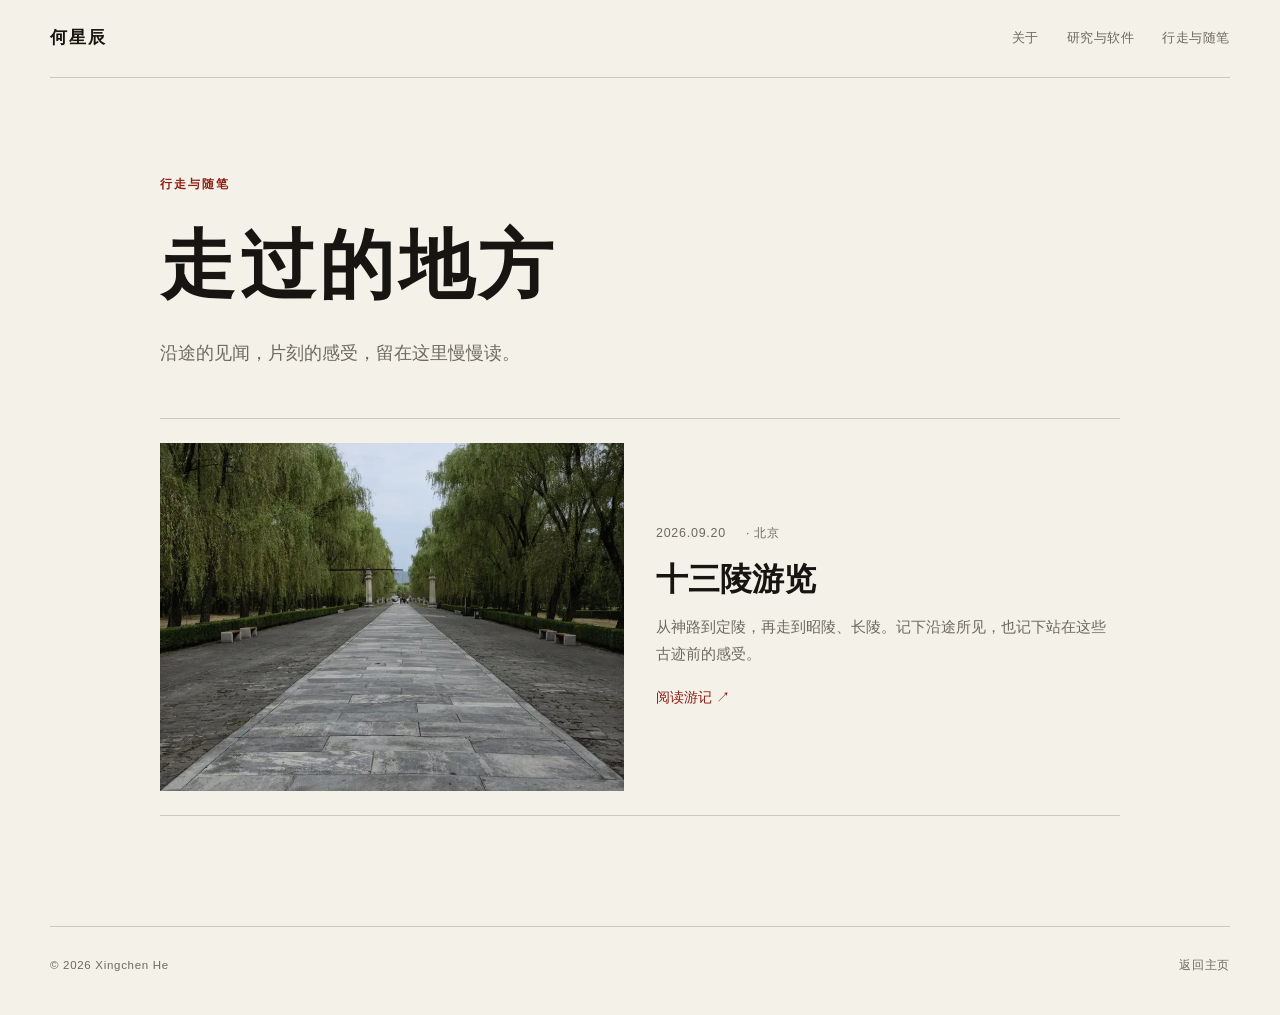
==== journal/index.html @ 1f68a891 "Add travel journal section and Ming Tombs photo essay" ====
<!DOCTYPE html>
<html lang="zh-CN"><head><meta charset="UTF-8"><meta name="viewport" content="width=device-width, initial-scale=1.0"><meta name="description" content="何星辰的行走与随笔，记录旅途中的见闻与感受。"><meta name="author" content="Xingchen He"><title>行走与随笔 | 何星辰</title><link rel="canonical" href="https://chuan1937.github.io/journal/"><link rel="stylesheet" href="../styles.css"><link rel="stylesheet" href="journal.css"></head>
<body><header class="site-header"><a class="site-name" href="../">何星辰</a><nav aria-label="主导航"><a href="../#about">关于</a><a href="../#work">研究与软件</a><a href="./" aria-current="page">行走与随笔</a></nav></header>
<main class="journal-index"><p class="section-label">行走与随笔</p><h1>走过的地方</h1><p class="journal-intro">沿途的见闻，片刻的感受，留在这里慢慢读。</p><a class="journal-card" href="2026-09-20-ming-tombs/">
  <img src="../assets/images/travel/2026-09-20-ming-tombs/cover.webp" width="900" height="675" alt="树荫之间的十三陵神路" loading="lazy" decoding="async">
  <div class="journal-card-copy"><p class="journal-meta"><time datetime="2026-09-20">2026.09.20</time> · 北京</p><h3>十三陵游览</h3><p>从神路到定陵，再走到昭陵、长陵。记下沿途所见，也记下站在这些古迹前的感受。</p><span class="read-link">阅读游记 ↗</span></div>
</a></main><footer><p>© 2026 Xingchen He</p><a href="../">返回主页</a></footer></body></html>
---- styles.css ----
:root {
  --paper: #f4f1e8;
  --paper-deep: #e8e1d2;
  --ink: #171512;
  --muted: #6f695f;
  --line: rgba(23, 21, 18, 0.18);
  --red: #8f1d14;
  --max-width: 1180px;
  --serif: "Songti SC", "STSong", "Noto Serif CJK SC", Georgia, serif;
  --sans: -apple-system, BlinkMacSystemFont, "Segoe UI", "PingFang SC", "Microsoft YaHei", sans-serif;
}

* {
  box-sizing: border-box;
}

html {
  scroll-behavior: smooth;
}

body {
  margin: 0;
  color: var(--ink);
  background: var(--paper);
  font-family: var(--sans);
  line-height: 1.75;
  text-rendering: optimizeLegibility;
}

body::before {
  content: "";
  position: fixed;
  inset: 0;
  z-index: -1;
  pointer-events: none;
  opacity: 0.18;
  background-image:
    linear-gradient(rgba(255, 255, 255, 0.22) 1px, transparent 1px),
    linear-gradient(90deg, rgba(255, 255, 255, 0.18) 1px, transparent 1px);
  background-size: 5px 5px;
}

img {
  display: block;
  max-width: 100%;
}

a {
  color: inherit;
  text-decoration: none;
}

.site-header {
  width: min(calc(100% - 48px), var(--max-width));
  min-height: 78px;
  margin: 0 auto;
  display: flex;
  align-items: center;
  justify-content: space-between;
  border-bottom: 1px solid var(--line);
}

.site-name {
  font-family: var(--serif);
  font-size: 1.08rem;
  font-weight: 700;
  letter-spacing: 0.12em;
}

nav {
  display: flex;
  gap: 28px;
}

nav a {
  color: var(--muted);
  font-size: 0.82rem;
  letter-spacing: 0.04em;
  transition: color 150ms ease;
}

nav a:hover,
nav a:focus-visible {
  color: var(--red);
}

.opening {
  width: min(calc(100% - 48px), var(--max-width));
  min-height: calc(100vh - 78px);
  margin: 0 auto;
  padding: 72px 0 90px;
  display: grid;
  grid-template-columns: minmax(340px, 0.92fr) minmax(420px, 1.08fr);
  align-items: stretch;
  gap: clamp(54px, 8vw, 120px);
}

.memory-image {
  margin: 0;
  position: relative;
  align-self: start;
}

.memory-image img {
  width: 100%;
  max-height: 680px;
  object-fit: contain;
  position: relative;
  background: #d9d3c7;
  filter: contrast(1.04);
  box-shadow: 0 22px 60px rgba(31, 25, 18, 0.12);
}

.memory-image figcaption {
  position: absolute;
  top: 100%;
  left: 0;
  right: 0;
  margin-top: 10px;
  color: var(--muted);
  font-family: var(--serif);
  font-size: 0.88rem;
  line-height: 1.4;
  letter-spacing: 0.08em;
  text-align: center;
}

.memory-image figcaption span {
  font-family: var(--sans);
  font-size: 0.7rem;
  letter-spacing: 0.13em;
  text-transform: uppercase;
}

.poem-panel {
  max-width: 590px;
  display: flex;
  flex-direction: column;
  justify-content: flex-start;
  transform: translateY(-14px);
}

h1,
h2,
p,
blockquote {
  margin-top: 0;
}

h1,
h2 {
  font-family: var(--serif);
}

h1 {
  margin-bottom: 6px;
  padding-top: 0.08em;
  font-size: clamp(3.4rem, 6.8vw, 6rem);
  font-weight: 700;
  line-height: 1;
  letter-spacing: 0.12em;
}

.credit {
  margin-bottom: 34px;
  color: var(--muted);
  font-family: var(--serif);
  font-size: 0.88rem;
  letter-spacing: 0.1em;
}

.poem {
  margin: 0;
  padding: 0 0 0 28px;
  border-left: 2px solid var(--red);
  font-family: var(--serif);
  font-size: clamp(1rem, 1.55vw, 1.15rem);
  line-height: 1.9;
}

.poem p {
  margin-bottom: 18px;
}

.poem p:last-child {
  margin-bottom: 0;
}

.section {
  width: min(calc(100% - 48px), var(--max-width));
  margin: 0 auto;
  padding: 105px 0;
  display: grid;
  grid-template-columns: 180px minmax(0, 1fr);
  gap: 70px;
  border-top: 1px solid var(--line);
}

.section-label {
  padding-top: 8px;
  color: var(--red);
  font-size: 0.74rem;
  font-weight: 700;
  letter-spacing: 0.16em;
}

.section-content {
  max-width: 820px;
}

h2 {
  margin-bottom: 26px;
  font-size: clamp(2rem, 4.6vw, 3.6rem);
  line-height: 1.2;
  letter-spacing: 0.03em;
}

.intro {
  max-width: 760px;
  margin-bottom: 50px;
  color: #3f3b35;
  font-family: var(--serif);
  font-size: clamp(1.08rem, 2vw, 1.35rem);
  line-height: 1.95;
}

.facts {
  border-top: 1px solid var(--line);
}

.facts p {
  margin: 0;
  padding: 15px 0;
  display: grid;
  grid-template-columns: 110px 1fr;
  gap: 26px;
  border-bottom: 1px solid var(--line);
  color: #4f4a43;
  font-size: 0.9rem;
}

.facts span {
  color: var(--muted);
}

.facts a:hover,
.facts a:focus-visible {
  color: var(--red);
}

.work-list {
  border-top: 1px solid var(--line);
}

.work-item {
  min-height: 104px;
  display: grid;
  grid-template-columns: 52px 1fr auto;
  align-items: center;
  gap: 24px;
  border-bottom: 1px solid var(--line);
  transition: padding 170ms ease, color 170ms ease;
}

.work-item:hover,
.work-item:focus-visible {
  padding-left: 12px;
  color: var(--red);
}

.work-number {
  color: var(--muted);
  font-size: 0.72rem;
  letter-spacing: 0.1em;
}

.work-main {
  display: grid;
  gap: 4px;
}

.work-main strong {
  font-family: var(--serif);
  font-size: 1.2rem;
  letter-spacing: 0.02em;
}

.work-main small {
  color: var(--muted);
  font-size: 0.82rem;
}

.arrow {
  color: var(--muted);
  font-size: 1rem;
}

footer {
  width: min(calc(100% - 48px), var(--max-width));
  margin: 0 auto;
  padding: 28px 0 40px;
  display: flex;
  justify-content: space-between;
  gap: 24px;
  border-top: 1px solid var(--line);
  color: var(--muted);
  font-size: 0.72rem;
  letter-spacing: 0.06em;
}

footer p {
  margin: 0;
}

:focus-visible {
  outline: 2px solid var(--red);
  outline-offset: 5px;
}

@media (max-width: 900px) {
  .opening {
    min-height: auto;
    grid-template-columns: 1fr;
    gap: 64px;
  }

  .memory-image {
    width: min(100%, 610px);
  }

  .poem-panel {
    max-width: 680px;
  }

  .section {
    grid-template-columns: 120px 1fr;
    gap: 44px;
  }
}

@media (max-width: 640px) {
  .site-header,
  .opening,
  .section,
  footer {
    width: min(calc(100% - 32px), var(--max-width));
  }

  .site-header {
    min-height: 66px;
  }

  nav {
    gap: 16px;
  }

  nav a:first-child {
    display: none;
  }

  .opening {
    padding: 44px 0 72px;
  }

  .memory-image img {
    max-height: 540px;
  }

  h1 {
    font-size: clamp(3rem, 16vw, 4.6rem);
  }

  .credit {
    margin-bottom: 30px;
  }

  .poem {
    padding-left: 20px;
    font-size: 0.95rem;
    line-height: 1.9;
  }

  .section {
    padding: 76px 0;
    grid-template-columns: 1fr;
    gap: 26px;
  }

  .section-label {
    padding-top: 0;
  }

  .facts p {
    grid-template-columns: 1fr;
    gap: 4px;
  }

  .work-item {
    grid-template-columns: 34px 1fr auto;
    gap: 14px;
  }

  footer {
    flex-direction: column;
    gap: 6px;
  }
}

@media (prefers-reduced-motion: reduce) {
  html {
    scroll-behavior: auto;
  }

  *,
  *::before,
  *::after {
    transition-duration: 0.01ms !important;
  }
}
---- journal/journal.css ----
/* Travel writing shares the homepage's paper, ink and vermilion palette. */
.site-header { gap: 20px; }
.journal-intro { color: var(--muted); font-family: var(--serif); font-size: 1.12rem; margin-bottom: 32px; }
.journal-card { display: grid; grid-template-columns: minmax(0, 1fr) minmax(0, 1fr); gap: 32px; align-items: center; border-top: 1px solid var(--line); border-bottom: 1px solid var(--line); padding: 24px 0; }
.journal-card > img { width: 100%; height: auto; aspect-ratio: 4 / 3; object-fit: cover; }
.journal-card h3 { font-family: var(--serif); font-size: clamp(1.5rem, 3vw, 2rem); margin: 12px 0; line-height: 1.4; }
.journal-card-copy > p:not(.journal-meta) { color: var(--muted); font-size: .95rem; }
.journal-card:hover h3 { color: var(--red); }
.journal-meta { display: flex; flex-wrap: wrap; gap: 8px 20px; font-size: .78rem; color: var(--muted); letter-spacing: .06em; }
.read-link, .all-journals, .back-link { color: var(--red); font-size: .85rem; }
.all-journals { display: inline-block; margin-top: 22px; }
.journal-index { width: min(calc(100% - 48px), 960px); margin: 0 auto; padding: 88px 0 110px; min-height: 75vh; }
.journal-index h1, .journal-heading h1 { font-size: clamp(2.6rem, 6vw, 4.7rem); letter-spacing: .06em; line-height: 1.3; margin: 16px 0 24px; }
.journal-index .journal-card { margin-top: 48px; }
.journal-heading { width: min(calc(100% - 48px), 960px); margin: 0 auto; padding: 64px 0 44px; border-bottom: 1px solid var(--line); }
.journal-heading > .journal-meta { margin-top: 38px; }
.journal-epigraph { font-family: var(--serif); font-size: clamp(1rem, 2.5vw, 1.3rem); color: var(--red); line-height: 1.8; }
.journal-route { font-size: .85rem; color: var(--muted); margin: 24px 0 0; }
.journal-layout { width: min(calc(100% - 48px), 960px); margin: 0 auto; display: grid; grid-template-columns: 135px minmax(0, 1fr); gap: 48px; padding: 48px 0 80px; }
.journal-toc { position: sticky; top: 32px; align-self: start; }
.journal-toc > p { color: var(--muted); font-size: .72rem; letter-spacing: .18em; }
.journal-toc nav { flex-direction: column; gap: 12px; border-left: 1px solid var(--line); padding-left: 16px; margin-bottom: 28px; }
.journal-toc nav a { font-size: .9rem; }
.journal-body { min-width: 0; }
.journal-section { scroll-margin-top: 28px; margin-bottom: 64px; }
.journal-section h2 { font-size: 2rem; border-bottom: 1px solid var(--line); padding-bottom: 16px; margin-bottom: 28px; }
.journal-section > p { font-family: var(--serif); font-size: 1.08rem; line-height: 2; margin-bottom: 22px; overflow-wrap: anywhere; }
.photo-group { display: grid; grid-template-columns: repeat(2, minmax(0, 1fr)); gap: 16px; margin: 0 0 36px; }
.photo-group:has(> figure:only-child) { grid-template-columns: 1fr; }
.photo-group figure { margin: 0; min-width: 0; }
.photo-group img { width: 100%; height: auto; max-height: 690px; object-fit: contain; background: var(--paper-deep); }
.photo-group figcaption { margin-top: 8px; color: var(--muted); font-size: .7rem; letter-spacing: .05em; }
.journal-end { display: flex; justify-content: space-between; gap: 20px; flex-wrap: wrap; padding-top: 24px; border-top: 1px solid var(--line); color: var(--muted); font-size: .8rem; }
.journal-end a { color: var(--red); }
.skip-link { position: absolute; top: -100px; left: 16px; background: var(--paper); padding: 12px; z-index: 10; }
.skip-link:focus { top: 12px; }
@media (max-width: 700px) {
  .site-header { flex-wrap: wrap; padding: 14px 0; gap: 12px; }
  .site-header nav { flex-wrap: wrap; gap: 12px 18px; }
  .journal-index, .journal-heading, .journal-layout { width: calc(100% - 32px); }
  .journal-heading, .journal-index { padding-top: 40px; }
  .journal-layout { grid-template-columns: 1fr; gap: 36px; padding-top: 28px; }
  .journal-toc { position: static; }
  .journal-toc nav { flex-direction: row; flex-wrap: wrap; gap: 12px 22px; margin-bottom: 0; padding: 0; border: 0; }
  .journal-toc nav a:first-child { display: inline; }
  .journal-toc > .back-link { display: none; }
  .journal-card { grid-template-columns: 1fr; gap: 20px; }
  .journal-section > p { font-size: 1.02rem; }
  .photo-group { grid-template-columns: 1fr; gap: 22px; }
  .journal-section { margin-bottom: 48px; }
}
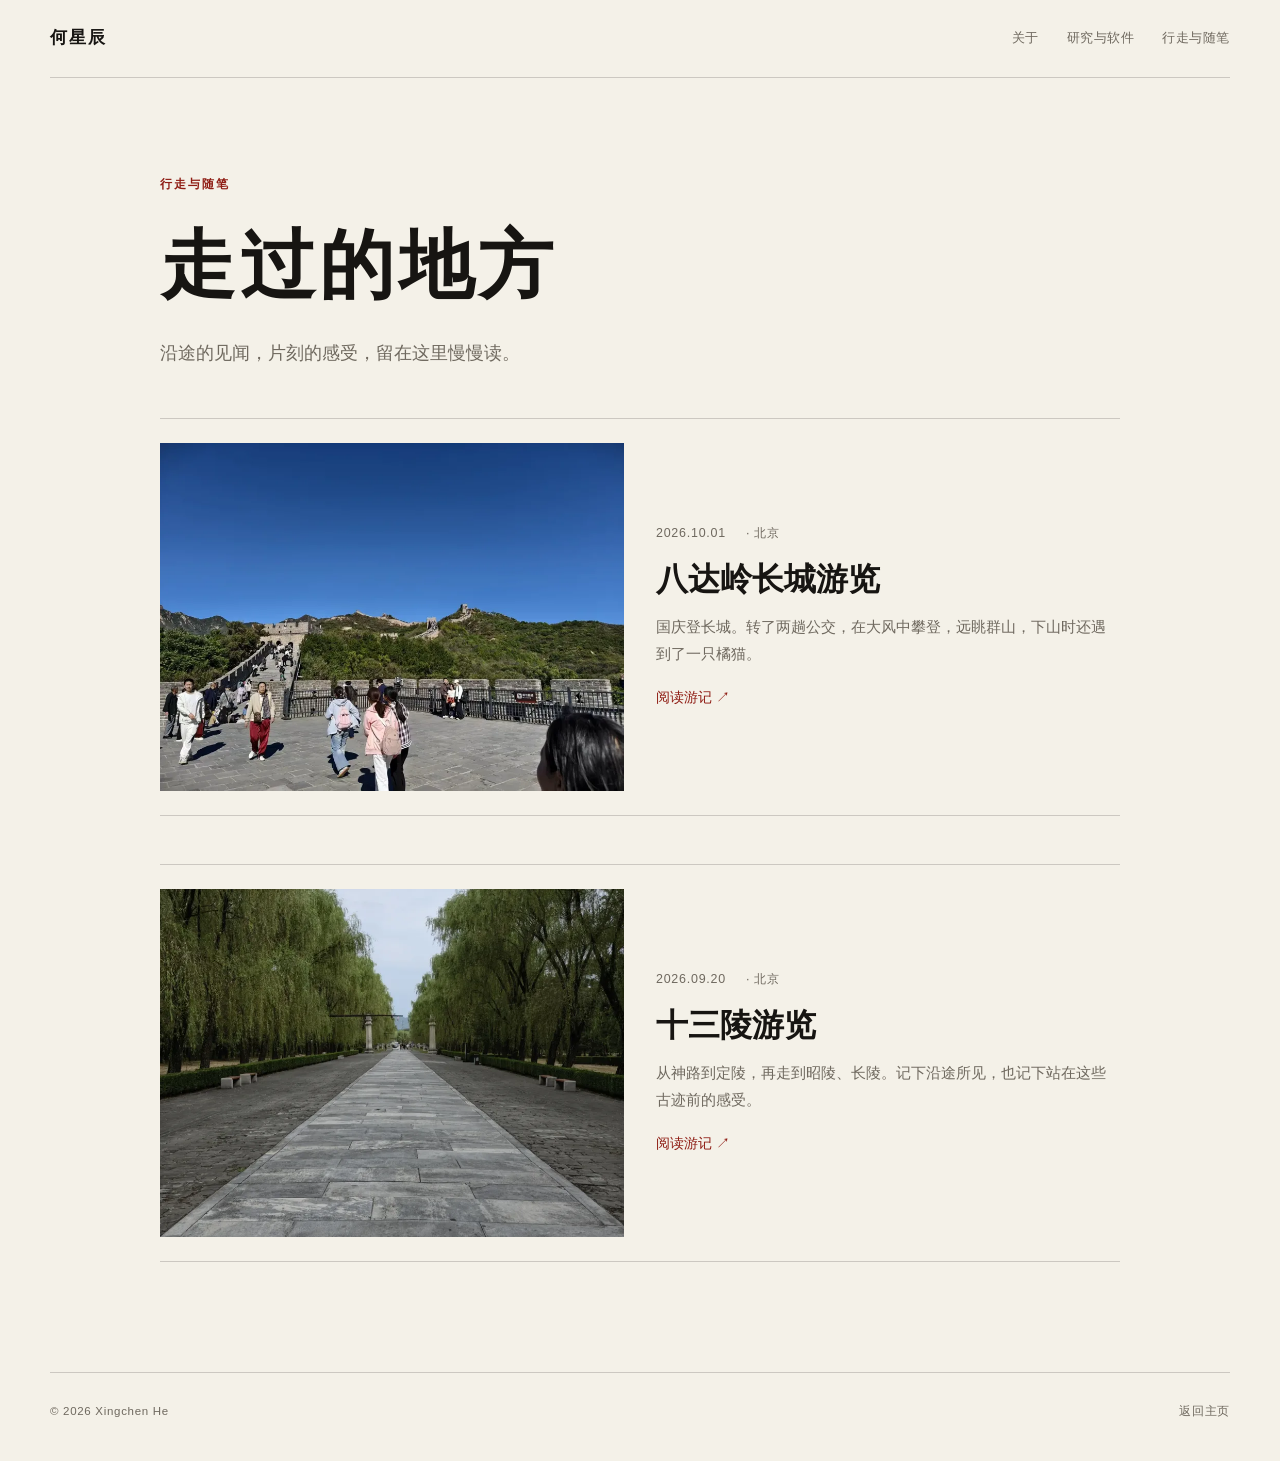
==== commit 0638d801: "Add October 1 Badaling Great Wall travel journal" ====
--- a/journal/index.html
+++ b/journal/index.html
@@ -1,7 +1,11 @@
 <!DOCTYPE html>
 <html lang="zh-CN"><head><meta charset="UTF-8"><meta name="viewport" content="width=device-width, initial-scale=1.0"><meta name="description" content="何星辰的行走与随笔，记录旅途中的见闻与感受。"><meta name="author" content="Xingchen He"><title>行走与随笔 | 何星辰</title><link rel="canonical" href="https://chuan1937.github.io/journal/"><link rel="stylesheet" href="../styles.css"><link rel="stylesheet" href="journal.css"></head>
 <body><header class="site-header"><a class="site-name" href="../">何星辰</a><nav aria-label="主导航"><a href="../#about">关于</a><a href="../#work">研究与软件</a><a href="./" aria-current="page">行走与随笔</a></nav></header>
-<main class="journal-index"><p class="section-label">行走与随笔</p><h1>走过的地方</h1><p class="journal-intro">沿途的见闻，片刻的感受，留在这里慢慢读。</p><a class="journal-card" href="2026-09-20-ming-tombs/">
+<main class="journal-index"><p class="section-label">行走与随笔</p><h1>走过的地方</h1><p class="journal-intro">沿途的见闻，片刻的感受，留在这里慢慢读。</p><a class="journal-card" href="2026-10-01-badaling/">
+  <img src="../assets/images/travel/2026-10-01-badaling/cover.webp" width="900" height="675" alt="蓝天下的八达岭长城与登城游客" loading="lazy" decoding="async">
+  <div class="journal-card-copy"><p class="journal-meta"><time datetime="2026-10-01">2026.10.01</time> · 北京</p><h3>八达岭长城游览</h3><p>国庆登长城。转了两趟公交，在大风中攀登，远眺群山，下山时还遇到了一只橘猫。</p><span class="read-link">阅读游记 ↗</span></div>
+</a>
+<a class="journal-card" href="2026-09-20-ming-tombs/">
   <img src="../assets/images/travel/2026-09-20-ming-tombs/cover.webp" width="900" height="675" alt="树荫之间的十三陵神路" loading="lazy" decoding="async">
   <div class="journal-card-copy"><p class="journal-meta"><time datetime="2026-09-20">2026.09.20</time> · 北京</p><h3>十三陵游览</h3><p>从神路到定陵，再走到昭陵、长陵。记下沿途所见，也记下站在这些古迹前的感受。</p><span class="read-link">阅读游记 ↗</span></div>
 </a></main><footer><p>© 2026 Xingchen He</p><a href="../">返回主页</a></footer></body></html>
--- a/journal/journal.css
+++ b/journal/journal.css
@@ -14,8 +14,9 @@
 .journal-index .journal-card { margin-top: 48px; }
 .journal-heading { width: min(calc(100% - 48px), 960px); margin: 0 auto; padding: 64px 0 44px; border-bottom: 1px solid var(--line); }
 .journal-heading > .journal-meta { margin-top: 38px; }
-.journal-epigraph { font-family: var(--serif); font-size: clamp(1rem, 2.5vw, 1.3rem); color: var(--red); line-height: 1.8; }
+.journal-epigraph { font-family: var(--serif); font-size: clamp(1.15rem, 3vw, 1.6rem); color: var(--red); line-height: 2.05; letter-spacing: .08em; margin: 28px 0 8px; padding: 22px 30px; border-left: 4px solid var(--red); }
 .journal-route { font-size: .85rem; color: var(--muted); margin: 24px 0 0; }
+.journal-views { font-size: .85rem; color: var(--muted); letter-spacing: .04em; margin: 10px 0 0; }
 .journal-layout { width: min(calc(100% - 48px), 960px); margin: 0 auto; display: grid; grid-template-columns: 135px minmax(0, 1fr); gap: 48px; padding: 48px 0 80px; }
 .journal-toc { position: sticky; top: 32px; align-self: start; }
 .journal-toc > p { color: var(--muted); font-size: .72rem; letter-spacing: .18em; }
